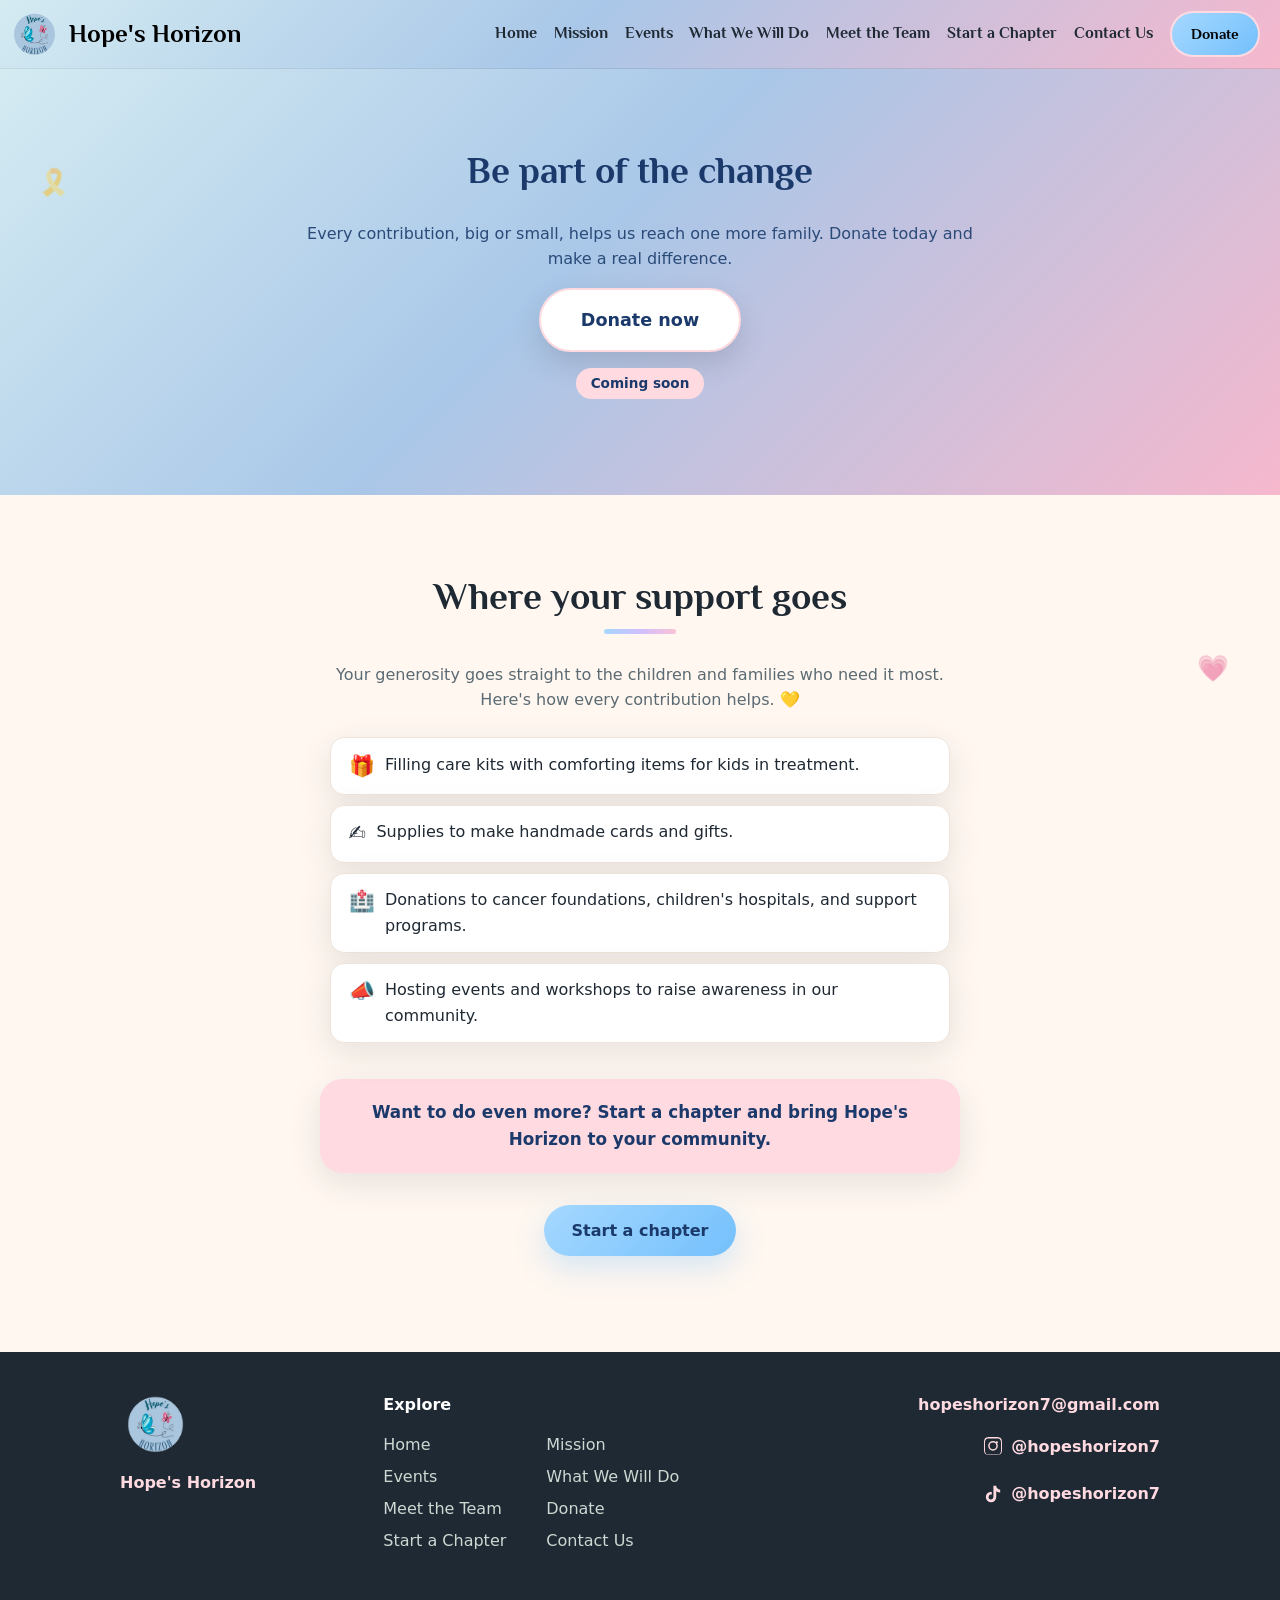
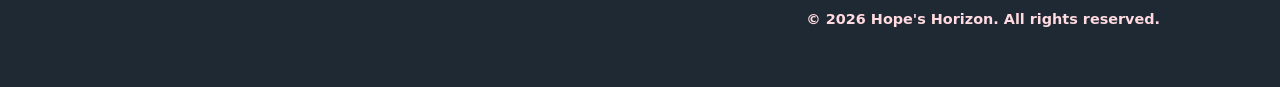
==== website/donate.html @ cdd02fbe "Add files via upload" ====
<!DOCTYPE html>
<html lang="en">
<head>
  <meta charset="UTF-8" />
  <meta name="viewport" content="width=device-width, initial-scale=1.0" />
  <title>Hope's Horizon | Donate</title>
  <meta name="description" content="Support Hope's Horizon and help bring comfort and hope to children affected by cancer." />

  <link rel="icon" type="image/png" href="images/favicon.png?v=3" />
  <link rel="preconnect" href="https://fonts.googleapis.com" />
  <link rel="preconnect" href="https://fonts.gstatic.com" crossorigin />
  <link href="https://fonts.googleapis.com/css2?family=Philosopher:wght@400;700&display=swap" rel="stylesheet" />
  <link rel="stylesheet" href="styles.css" />
</head>
<body class="page-grad pg-donate">
  <div id="loader" class="loader" aria-hidden="true">
    <img src="images/logo.png" alt="Hope's Horizon" class="loader-logo" />
  </div>

  <header class="site-header" id="top">
    <div class="container header-inner">
      <a href="index.html" class="logo" aria-label="Hope's Horizon home">
        <img class="logo-img" src="images/logo.png" alt="Hope's Horizon logo" />
        <span class="logo-text">Hope's&nbsp;Horizon</span>
      </a>
      <button class="nav-toggle" aria-label="Open menu" aria-expanded="false">
        <span></span><span></span><span></span>
      </button>
      <nav class="nav" id="nav">
        <a href="index.html">Home</a>
        <a href="mission.html">Mission</a>
        <a href="events.html">Events</a>
        <a href="what-we-will-do.html">What We Will Do</a>
        <a href="meet-the-team.html">Meet the Team</a>
        <a href="start-a-chapter.html">Start a Chapter</a>
        <a href="contact.html">Contact Us</a>
        <a href="donate.html" class="btn btn-small btn-donate active">Donate</a>
      </nav>
    </div>
  </header>

  <main>
    <!-- ===== Donate CTA ===== -->
    <section class="cta" id="donate">
      <div class="container narrow center">
        <h2>Be part of the change</h2>
        <p>
          Every contribution, big or small, helps us reach one more family.
          Donate today and make a real difference.
        </p>
        <!-- Replace # with your payment link (PayPal, Stripe, bank details, etc.) -->
        <a href="#" class="btn btn-large btn-donate">Donate now</a>
        <p class="fine"><span class="coming-soon">Coming soon</span></p>
      </div>
    </section>

    <!-- ===== Where your support goes ===== -->
    <section class="section" id="where">
      <div class="container">
        <h2 class="center">Where your support goes</h2>
        <p class="center muted page-intro">
          Your generosity goes straight to the children and families who need it
          most. Here's how every contribution helps. 💛
        </p>
        <ul class="feature-list">
          <li><span class="fi" aria-hidden="true">🎁</span> Filling care kits with comforting items for kids in treatment.</li>
          <li><span class="fi" aria-hidden="true">✍️</span> Supplies to make handmade cards and gifts.</li>
          <li><span class="fi" aria-hidden="true">🏥</span> Donations to cancer foundations, children's hospitals, and support programs.</li>
          <li><span class="fi" aria-hidden="true">📣</span> Hosting events and workshops to raise awareness in our community.</li>
        </ul>

        <p class="callout">Want to do even more? <strong>Start a chapter</strong> and bring Hope's Horizon to your community.</p>

        <p class="center" style="margin-top:2rem;">
          <a href="start-a-chapter.html" class="btn">Start a chapter</a>
        </p>
      </div>
    </section>
  </main>

  <footer class="site-footer">
    <div class="container footer-inner">
      <div class="footer-brand">
        <span class="logo">
          <img class="logo-img logo-img-footer" src="images/logo.png" alt="Hope's Horizon logo" />
        </span>
        <p class="footer-name">Hope's Horizon</p>
      </div>

      <nav class="footer-nav" aria-label="Footer navigation">
        <h4>Explore</h4>
        <a href="index.html">Home</a>
        <a href="mission.html">Mission</a>
        <a href="events.html">Events</a>
        <a href="what-we-will-do.html">What We Will Do</a>
        <a href="meet-the-team.html">Meet the Team</a>
        <a href="donate.html">Donate</a>
        <a href="start-a-chapter.html">Start a Chapter</a>
        <a href="contact.html">Contact Us</a>
      </nav>

      <div class="footer-contact">
        <p><a href="mailto:hopeshorizon7@gmail.com">hopeshorizon7@gmail.com</a></p>
        <p>
          <a class="social-link" href="https://instagram.com/hopeshorizon7" target="_blank" rel="noopener" aria-label="Hope's Horizon on Instagram">
            <svg class="social-icon" viewBox="0 0 24 24" width="22" height="22" fill="currentColor" aria-hidden="true">
              <path d="M12 2.16c3.2 0 3.58.01 4.85.07 1.17.05 1.8.25 2.23.41.56.22.96.48 1.38.9.42.42.68.82.9 1.38.16.42.36 1.06.41 2.23.06 1.27.07 1.65.07 4.85s-.01 3.58-.07 4.85c-.05 1.17-.25 1.8-.41 2.23-.22.56-.48.96-.9 1.38-.42.42-.82.68-1.38.9-.42.16-1.06.36-2.23.41-1.27.06-1.65.07-4.85.07s-3.58-.01-4.85-.07c-1.17-.05-1.8-.25-2.23-.41a3.72 3.72 0 0 1-1.38-.9 3.72 3.72 0 0 1-.9-1.38c-.16-.42-.36-1.06-.41-2.23C2.17 15.58 2.16 15.2 2.16 12s.01-3.58.07-4.85c.05-1.17.25-1.8.41-2.23.22-.56.48-.96.9-1.38.42-.42.82-.68 1.38-.9.42-.16 1.06-.36 2.23-.41C8.42 2.17 8.8 2.16 12 2.16zm0 1.62c-3.15 0-3.5.01-4.74.07-.94.04-1.45.2-1.79.33-.45.17-.77.38-1.11.72-.34.34-.55.66-.72 1.11-.13.34-.29.85-.33 1.79-.06 1.24-.07 1.59-.07 4.74s.01 3.5.07 4.74c.04.94.2 1.45.33 1.79.17.45.38.77.72 1.11.34.34.66.55 1.11.72.34.13.85.29 1.79.33 1.24.06 1.59.07 4.74.07s3.5-.01 4.74-.07c.94-.04 1.45-.2 1.79-.33.45-.17.77-.38 1.11-.72.34-.34.55-.66.72-1.11.13-.34.29-.85.33-1.79.06-1.24.07-1.59.07-4.74s-.01-3.5-.07-4.74c-.04-.94-.2-1.45-.33-1.79a2.98 2.98 0 0 0-.72-1.11 2.98 2.98 0 0 0-1.11-.72c-.34-.13-.85-.29-1.79-.33-1.24-.06-1.59-.07-4.74-.07zm0 2.76a5.3 5.3 0 1 1 0 10.6 5.3 5.3 0 0 1 0-10.6zm0 1.62a3.68 3.68 0 1 0 0 7.36 3.68 3.68 0 0 0 0-7.36zm5.5-.21a1.24 1.24 0 1 1-2.48 0 1.24 1.24 0 0 1 2.48 0z"/>
            </svg>
            <span>@hopeshorizon7</span>
          </a>
        </p>
        <p>
          <a class="social-link social-tiktok" href="https://www.tiktok.com/@hopeshorizon7" target="_blank" rel="noopener" aria-label="Hope's Horizon on TikTok">
            <svg class="social-icon" viewBox="0 0 24 24" width="22" height="22" fill="currentColor" aria-hidden="true">
              <path d="M16.6 5.82a4.28 4.28 0 0 1-1.05-2.82h-3.1v12.4a2.59 2.59 0 0 1-2.59 2.5 2.59 2.59 0 1 1 .79-5.05V9.69a5.7 5.7 0 0 0-.79-.06A5.69 5.69 0 1 0 15.55 15.3V9.01a7.34 7.34 0 0 0 4.28 1.37V7.28a4.28 4.28 0 0 1-3.23-1.46z"/>
            </svg>
            <span>@hopeshorizon7</span>
          </a>
        </p>
        <p class="muted small">© <span id="year">2026</span> Hope's Horizon. All rights reserved.</p>
      </div>
    </div>
  </footer>

  <script src="script.js"></script>
</body>
</html>
---- website/styles.css ----
/* ===== Design tokens ===== */
:root {
  /* Core brand */
  --brand:        #0ca678;   /* vivid teal-green */
  --brand-dark:   #087f5b;

  /* Vibrant accent palette */
  --c-coral:      #ff6b6b;
  --c-orange:     #ff922b;
  --c-yellow:     #ffd43b;
  --c-green:      #51cf66;
  --c-cyan:       #22b8cf;
  --c-blue:       #4dabf7;
  --c-purple:     #9775fa;
  --c-pink:       #f06595;

  --ink:          #1f2933;
  --muted:        #5b6b73;
  --bg:           #ffffff;
  --bg-alt:       #fff7f0;   /* warm off-white */
  --border:       #eee3da;
  --radius:       16px;
  --shadow:       0 10px 35px rgba(20, 40, 60, 0.10);
  --shadow-color: 0 12px 30px rgba(255, 107, 107, 0.25);
  --maxw:         1080px;
  --font:         system-ui, -apple-system, "Segoe UI", Roboto, Helvetica, Arial, sans-serif;

  /* Reusable gradients */
  --grad-warm:  linear-gradient(135deg, #ff6b6b, #ff922b);
  --grad-cool:  linear-gradient(135deg, #22b8cf, #4dabf7);
  --grad-fun:   linear-gradient(135deg, #9775fa, #f06595);
  --grad-brand: linear-gradient(135deg, #0ca678, #22b8cf);
  --grad-rainbow: linear-gradient(120deg, #ff6b6b, #ff922b, #ffd43b, #51cf66, #22b8cf, #9775fa);
}

/* ===== Loading screen ===== */
.loader {
  position: fixed; inset: 0; z-index: 1000;
  background: #d4ebf2;
  display: flex; align-items: center; justify-content: center;
  opacity: 1; transition: opacity .45s ease;
}
.loader.hidden { opacity: 0; pointer-events: none; }

/* ===== Cute decorative accents (ribbons, hearts, sparkles) ===== */
.decor { position: fixed; inset: 0; pointer-events: none; z-index: 5; overflow: hidden; }
.decor span {
  position: absolute;
  font-size: clamp(1.2rem, 2vw, 1.8rem);
  opacity: .45;
  animation: floaty 7s ease-in-out infinite;
  will-change: transform;
}
@keyframes floaty {
  0%, 100% { transform: translateY(0) rotate(-6deg); }
  50%      { transform: translateY(-14px) rotate(6deg); }
}
@media (max-width: 760px) { .decor { display: none; } }
.loader-logo {
  width: 150px; height: auto;
  animation: loaderPulse 1.1s ease-in-out infinite;
}
@keyframes loaderPulse {
  0%, 100% { transform: scale(1);    opacity: .85; }
  50%      { transform: scale(1.08); opacity: 1; }
}

/* ===== Reset / base ===== */
*, *::before, *::after { box-sizing: border-box; }
html { scroll-behavior: smooth; }
body {
  margin: 0;
  font-family: var(--font);
  color: var(--ink);
  background: var(--bg);
  line-height: 1.6;
  -webkit-font-smoothing: antialiased;
}
h1, h2, h3 { line-height: 1.2; margin: 0 0 .5em; font-family: 'Philosopher', 'Segoe UI', serif; }
h1 { font-size: clamp(2.2rem, 6vw, 3.6rem); letter-spacing: -.02em; }
h2 { font-size: clamp(1.6rem, 3.5vw, 2.3rem); margin-bottom: .75em; }
h3 { font-size: 1.2rem; }
p  { margin: 0 0 1rem; }
a  { color: var(--brand-dark); text-decoration: none; }
a:hover { text-decoration: underline; }
img { max-width: 100%; display: block; }

.container { width: 100%; max-width: var(--maxw); margin: 0 auto; padding: 0 1.25rem; }
.narrow { max-width: 720px; }
.center { text-align: center; }
.muted  { color: var(--muted); }
.small  { font-size: .9rem; }

/* Gradient text accent */
.accent {
  background: var(--grad-warm);
  -webkit-background-clip: text;
  background-clip: text;
  -webkit-text-fill-color: transparent;
  color: var(--c-coral); /* fallback */
}

/* Colorful underline under section headings */
.section h2.center, .cta h2, #mission h2 { position: relative; }
.section h2.center::after {
  content: "";
  display: block;
  width: 72px; height: 5px;
  margin: .6rem auto 0;
  border-radius: 999px;
  background: linear-gradient(90deg, #a5d8ff, #d0bfff, #fcc2d7);
}

/* ===== Buttons ===== */
.btn {
  display: inline-block;
  background: var(--grad-warm);
  color: #fff;
  padding: .8rem 1.7rem;
  border-radius: 999px;
  font-weight: 700;
  border: 0;
  box-shadow: var(--shadow-color);
  transition: transform .12s ease, box-shadow .2s ease, filter .2s ease;
}
.btn:hover { text-decoration: none; transform: translateY(-2px); filter: brightness(1.05); box-shadow: 0 16px 34px rgba(255,107,107,.35); }
.btn-ghost { background: #fff; color: var(--brand-dark); border: 2px solid var(--brand); box-shadow: none; }
.btn-ghost:hover { background: rgb(255,218,224); color: #1b3a6b; border-color: rgb(255,218,224); }
.btn-small { padding: .55rem 1.2rem; font-size: .95rem; box-shadow: none; }

/* Pink donate buttons */
.btn-donate, .cta .btn-donate {
  background: linear-gradient(135deg, #a5d8ff, #74c0fc);
  color: #1b3a6b;
  box-shadow: none;
  border: 2px solid rgb(255,218,224);
}
.btn-donate:hover, .cta .btn-donate:hover {
  background: linear-gradient(135deg, #8fcdff, #5bb0fa);
  color: #1b3a6b;
  filter: none;
}
.btn-large { padding: 1rem 2.5rem; font-size: 1.1rem; }

/* ===== Header ===== */
.site-header {
  position: sticky; top: 0; z-index: 50;
  background: linear-gradient(135deg, #d4ebf2 0%, #a9c7e8 45%, #f6b8cd 100%);
  backdrop-filter: blur(8px);
  border-bottom: 1px solid rgba(0,0,0,.08);
}
.header-inner { display: flex; align-items: center; justify-content: space-between; height: 68px; max-width: none; padding-left: .5rem; }
.logo { display: inline-flex; align-items: center; gap: .5rem; font-weight: 800; font-size: 1.15rem; color: var(--ink); }
.logo:hover { text-decoration: none; }
.logo-img { height: 48px; width: auto; display: block; }
.logo-img-footer { height: 64px; }
.logo-text { font-family: 'Philosopher', 'Segoe UI', serif; font-weight: 700; font-size: 1.55rem; color: #000; }
.logo-mark {
  font-size: 1.3rem;
  background: var(--grad-fun);
  -webkit-background-clip: text;
  background-clip: text;
  -webkit-text-fill-color: transparent;
  color: var(--c-pink);
}
.nav { display: flex; align-items: center; gap: 1.05rem; }
.nav a { color: var(--ink); font-weight: 700; font-family: 'Philosopher', 'Segoe UI', serif; }
.nav a:hover { color: rgb(255,218,224); text-decoration: none; }
.nav a.active { color: rgb(255,218,224); font-weight: 700; }
.nav a.btn.active { color: #1b3a6b; } /* keep donate button text readable */
.nav a.btn { color: #fff; }
.nav a.btn.btn-donate { color: #000; font-weight: 700; }

.nav-toggle { display: none; flex-direction: column; gap: 5px; background: none; border: 0; cursor: pointer; padding: 8px; }
.nav-toggle span { width: 24px; height: 2px; background: var(--ink); border-radius: 2px; transition: .2s; }

/* ===== Hero ===== */
.hero {
  position: relative;
  overflow: hidden;
  color: #fff;
  background:
    url("images/community.svg") bottom center / min(1200px, 130%) auto no-repeat,
    linear-gradient(135deg, #845ef7 0%, #5c7cfa 30%, #22b8cf 65%, #0ca678 100%);
  padding: clamp(3.5rem, 9vw, 6.5rem) 0;
}
/* soft glow blobs for extra color depth */
.hero::before, .hero::after {
  content: "";
  position: absolute;
  width: 420px; height: 420px;
  border-radius: 50%;
  filter: blur(40px);
  opacity: .45;
  pointer-events: none;
}
.hero::before { background: var(--c-pink);   top: -120px; right: -80px; }
.hero::after  { background: var(--c-yellow); bottom: -160px; left: -100px; opacity: .35; }
.hero-inner { position: relative; z-index: 1; max-width: 760px; }
.hero-grid {
  max-width: 920px;
  display: grid;
  grid-template-columns: auto 1fr;
  gap: 2.5rem;
  align-items: center;
}
.hero-logo {
  display: flex; flex-direction: column; align-items: center; gap: .7rem;
  transform: translateX(-1in);
}
.hero-logo-name {
  margin: 0;
  font-family: 'Philosopher', 'Segoe UI', serif;
  font-weight: 700; font-size: 1.6rem; color: #fff;
}
.hero-logo-box {
  width: 230px; height: 230px; flex-shrink: 0;
  display: flex; align-items: center; justify-content: center;
  border: 4px solid rgb(255,218,224);
  border-radius: 50%;
  overflow: hidden;
}
.hero-logo-box img { height: 100%; width: auto; max-width: none; }
@media (max-width: 680px) {
  .hero-grid { grid-template-columns: 1fr; justify-items: center; text-align: center; }
  .hero-logo { transform: none; }
  .hero-logo-box { width: 170px; height: 170px; }
  .hero-text .hero-actions { justify-content: center; }
}
.hero h1 { color: #fff; font-family: 'Philosopher', 'Segoe UI', serif; }
.hero .accent { -webkit-text-fill-color: rgb(255,218,224); color: rgb(255,218,224); background: none; }
.eyebrow {
  display: inline-block;
  text-transform: uppercase; letter-spacing: .12em; font-size: .78rem; font-weight: 700;
  color: #1b3a6b;
  background: rgb(255,218,224);
  padding: .35rem .9rem; border-radius: 999px;
  margin-bottom: 1.1rem;
}
.lead { font-size: 1.2rem; color: rgba(255,255,255,.92); max-width: 600px; }
.hero-actions { display: flex; gap: 1rem; flex-wrap: wrap; margin-top: 1.75rem; }
.hero .btn-ghost { background: rgba(255,255,255,.12); color: #fff; border-color: rgb(255,218,224); }
.hero .btn-ghost:hover { background: rgb(255,218,224); color: #1b3a6b; border-color: rgb(255,218,224); }

/* ===== Sections ===== */
.section { padding: clamp(3rem, 7vw, 5rem) 0; }
.section.alt { background: var(--bg-alt); }
/* keep section tops clear of the sticky header when jumping via nav links */
section[id] { scroll-margin-top: 80px; }
#mission { background: #fff; }
#work { background: linear-gradient(135deg, #d4ebf2 0%, #a9c7e8 45%, #f6b8cd 100%); }

/* ===== Per-page backgrounds (home page is left unchanged) ===== */
.page-grad { background: var(--bg-alt); }
/* let the cream page background show through the content sections */
.page-grad #mission,
.page-grad #work,
.page-grad .section.alt { background: transparent; }
.mission-grid {
  display: grid;
  grid-template-columns: 1fr 1fr;
  gap: 2.5rem;
  align-items: center;
}
.mission-img {
  width: 100%; height: auto;
  border-radius: var(--radius);
  border: 4px solid rgb(255,218,224);
  box-shadow: var(--shadow);
}
.mission-text h2::after {
  content: ""; display: block;
  width: 72px; height: 5px; margin: .6rem 0 0;
  border-radius: 999px; background: linear-gradient(90deg, #a5d8ff, #d0bfff, #fcc2d7);
}
@media (max-width: 760px) {
  .mission-grid { grid-template-columns: 1fr; gap: 1.5rem; }
}

/* ===== Cards ===== */
.cards { display: grid; grid-template-columns: repeat(auto-fit, minmax(240px, 1fr)); gap: 1.5rem; margin-top: 2.5rem; }
.card {
  position: relative;
  background: var(--bg); border: 1px solid var(--border); border-radius: var(--radius);
  padding: 2rem 1.75rem; box-shadow: var(--shadow);
  overflow: hidden;
  transition: transform .15s ease, box-shadow .2s ease;
}
.card:hover { transform: translateY(-6px); box-shadow: 0 18px 40px rgba(20,40,60,.14); }
/* colored top stripe per card */
.card::before { content: ""; position: absolute; top: 0; left: 0; right: 0; height: 6px; }
.card:nth-child(1)::before { background: var(--grad-warm); }
.card:nth-child(2)::before { background: var(--grad-cool); }
.card:nth-child(3)::before { background: var(--grad-fun); }
/* Start a Chapter step cards: one continuous blue -> purple -> pink gradient
   spanning all three bars (left blue, middle purple, right pink, blended) */
#chapter .card::before {
  background-image: linear-gradient(90deg, #a5d8ff, #d0bfff, #fcc2d7);
  background-size: 300% 100%;
}
#chapter .card:nth-child(1)::before { background-position: left center; }
#chapter .card:nth-child(2)::before { background-position: center center; }
#chapter .card:nth-child(3)::before { background-position: right center; }
/* What We Will Do cards: same blended blue -> purple -> pink gradient */
#work .card::before {
  background-image: linear-gradient(90deg, #a5d8ff, #d0bfff, #fcc2d7);
  background-size: 300% 100%;
}
#work .card:nth-child(1)::before { background-position: left center; }
#work .card:nth-child(2)::before { background-position: center center; }
#work .card:nth-child(3)::before { background-position: right center; }
/* Start a Chapter reason cards: same blended gradient */
#start-chapter .card::before {
  background-image: linear-gradient(90deg, #a5d8ff, #d0bfff, #fcc2d7);
  background-size: 300% 100%;
}
#start-chapter .card:nth-child(1)::before { background-position: left center; }
#start-chapter .card:nth-child(2)::before { background-position: center center; }
#start-chapter .card:nth-child(3)::before { background-position: right center; }
/* Light blue "Start a chapter" and "Get directions" buttons */
#start-chapter .btn,
#where .btn,
.event-actions .btn:not(.btn-ghost) {
  background: linear-gradient(135deg, #a5d8ff, #74c0fc);
  color: #1b3a6b;
  box-shadow: 0 12px 30px rgba(116,192,252,.3);
}
.card-icon {
  display: inline-flex; align-items: center; justify-content: center;
  width: 64px; height: 64px; border-radius: 18px;
  font-size: 2rem; margin-bottom: 1rem;
}
.card:nth-child(1) .card-icon { background: #fff0f0; }
.card:nth-child(2) .card-icon { background: #e7f9fb; }
.card:nth-child(3) .card-icon { background: #f5f0ff; }
.card p { color: var(--muted); margin: 0; }
.card.linkcard { display: block; text-decoration: none; color: inherit; }
.card.linkcard:hover { text-decoration: none; }
.card.linkcard h3 { color: var(--ink); }

/* ===== Stats ===== */
.stats { display: grid; grid-template-columns: repeat(auto-fit, minmax(150px, 1fr)); gap: 1.25rem; margin-top: 2.5rem; text-align: center; }
.stat {
  padding: 1.5rem 1rem;
  border-radius: var(--radius);
  color: #fff;
}
.stat:nth-child(1) { background: var(--grad-warm); }
.stat:nth-child(2) { background: var(--grad-cool); }
.stat:nth-child(3) { background: var(--grad-fun); }
.stat:nth-child(4) { background: var(--grad-brand); }
.stat-num { display: block; font-size: clamp(1.8rem, 4vw, 2.6rem); font-weight: 800; color: #fff; }
.stat-label { color: rgba(255,255,255,.92); font-weight: 600; }

/* ===== CTA ===== */
.cta {
  position: relative; overflow: hidden;
  background: linear-gradient(135deg, #d4ebf2 0%, #a9c7e8 45%, #f6b8cd 100%);
  color: #1b3a6b; padding: clamp(3rem, 7vw, 5rem) 0;
}
.cta h2 { color: #1b3a6b; }
.cta p { color: #2a4a78; }
.cta .btn { background: #fff; color: #1b3a6b; box-shadow: 0 12px 30px rgba(0,0,0,.12); }
.cta .btn:hover { background: #fff; color: #11264a; }
.fine { font-size: .85rem; color: #3a5a88; margin-top: 1rem; }
.coming-soon {
  display: inline-block;
  background: rgb(255,218,224);
  color: #1b3a6b;
  font-weight: 800;
  padding: .3rem .9rem;
  border-radius: 999px;
}

/* ===== Meet the Team ===== */
.team-grid {
  display: grid;
  grid-template-columns: repeat(3, 1fr);
  gap: 1.5rem;
  margin-top: 2.5rem;
}
@media (max-width: 760px) { .team-grid { grid-template-columns: repeat(2, 1fr); } }
@media (max-width: 480px) { .team-grid { grid-template-columns: 1fr; } }
.team-card {
  background: #fff; border: 1px solid var(--border); border-radius: var(--radius);
  padding: 2rem 1.5rem; box-shadow: var(--shadow); text-align: center;
}
.team-photo {
  width: 96px; height: 96px; margin: 0 auto 1rem;
  border-radius: 50%;
  background: #d4ebf2;
  display: flex; align-items: center; justify-content: center;
  font-size: 2.4rem;
}
/* Pastel rainbow circles, in order */
.team-grid .team-card:nth-child(1) .team-photo { background: rgb(243, 207, 198); }
.team-grid .team-card:nth-child(2) .team-photo { background: rgb(250, 200, 152); }
.team-grid .team-card:nth-child(3) .team-photo { background: rgb(255, 250, 160); }
.team-grid .team-card:nth-child(4) .team-photo { background: rgb(175, 225, 175); }
.team-grid .team-card:nth-child(5) .team-photo { background: #D3EEFF; }
.team-grid .team-card:nth-child(6) .team-photo { background: rgb(204, 204, 255); }
.team-card h3 { margin-bottom: .15rem; }
.team-role { color: var(--brand-dark); font-weight: 600; margin-bottom: .6rem; }
.team-card p { color: var(--muted); }
.team-card .team-role { color: var(--brand-dark); }

/* ===== Callout (cute highlighted note) ===== */
.callout {
  max-width: 640px; margin: 2.25rem auto 0;
  background: rgb(255,218,224); color: #1b3a6b;
  border-radius: 22px; padding: 1.25rem 1.6rem;
  text-align: center; font-weight: 600; font-size: 1.05rem;
  box-shadow: var(--shadow);
}
/* Meet the Team callout: blue -> pink gradient */
#team .callout { background: linear-gradient(135deg, #a5d8ff, #fcc2d7); color: #1b3a6b; }
/* Event callout: blue -> pink gradient */
#event .callout { background: linear-gradient(135deg, #a5d8ff, #fcc2d7); color: #1b3a6b; }
/* Mission callout: blue -> pink gradient */
#mission .callout { background: linear-gradient(135deg, #a5d8ff, #fcc2d7); color: #1b3a6b; }
/* What We Will Do callout: blue -> pink gradient */
#work .callout { background: linear-gradient(135deg, #a5d8ff, #fcc2d7); color: #1b3a6b; }

.page-intro { max-width: 640px; margin: 0 auto; }
.feature-list { max-width: 620px; margin: 1.5rem auto 0; display: grid; gap: .6rem; padding: 0; list-style: none; }
.feature-list li {
  background: #fff; border: 1px solid var(--border); border-radius: 14px;
  padding: .85rem 1.1rem; display: flex; gap: .65rem; align-items: flex-start;
  box-shadow: var(--shadow);
}
.feature-list li span.fi { font-size: 1.3rem; line-height: 1.4; }

/* ===== Contact form ===== */
.contact-bubble {
  max-width: 560px; margin: 2.5rem auto 0;
  background: #fff; border: 1px solid var(--border);
  border-radius: 28px; padding: clamp(1.5rem, 4vw, 2.5rem);
  box-shadow: var(--shadow);
}
.contact-form { display: grid; gap: 1rem; }
.contact-form label { display: grid; gap: .35rem; font-weight: 600; color: #1b3a6b; }
.contact-form input,
.contact-form textarea {
  font: inherit; color: var(--ink);
  padding: .7rem .9rem;
  border: 1.5px solid var(--border); border-radius: 12px;
  background: #fff; width: 100%;
}
.contact-form input:focus,
.contact-form textarea:focus {
  outline: none; border-color: #4dabf7;
  box-shadow: 0 0 0 3px rgba(77,171,247,.2);
}
.contact-form textarea { resize: vertical; }
.contact-form button { justify-self: start; cursor: pointer; }
#contact .contact-form button {
  background: linear-gradient(135deg, #4dabf7, #9775fa);
  color: #fff;
  box-shadow: 0 12px 30px rgba(135,117,250,.3);
}
.contact-or { text-align: center; color: var(--muted); font-weight: 600; margin: 1.25rem 0 .75rem; }
.contact-bubble { text-align: center; }
.contact-form { text-align: left; }
.contact-alt { margin: .5rem 0; color: var(--muted); }
.contact-alt a { color: #1b3a6b; font-weight: 700; text-decoration: underline; }
.contact-alt a:hover { color: #e89ab8; }

/* ===== Calendar ===== */
.calendar {
  max-width: 380px; margin: 2rem auto 0;
  background: #fff; border: 1px solid var(--border); border-radius: var(--radius);
  box-shadow: var(--shadow); padding: 1.25rem;
}
.cal-header { text-align: center; font-weight: 800; color: #1b3a6b; font-size: 1.2rem; margin-bottom: .75rem; }
.cal-grid { display: grid; grid-template-columns: repeat(7, 1fr); gap: .25rem; }
.cal-dow { text-align: center; font-size: .7rem; font-weight: 700; color: var(--muted); text-transform: uppercase; padding: .25rem 0; }
.cal-day { text-align: center; padding: .5rem 0; border-radius: 8px; font-size: .9rem; }
.cal-day.cal-event { background: rgb(255,218,224); color: #1b3a6b; font-weight: 800; }
.cal-note { text-align: center; margin: 1rem 0 0; font-weight: 600; color: #1b3a6b; }

/* ===== Upcoming Event ===== */
.section-eyebrow {
  text-transform: uppercase; letter-spacing: .12em; font-weight: 700;
  font-size: .8rem; color: #1b3a6b; margin: 0 0 .3rem;
}
.event-card {
  display: flex; align-items: stretch;
  max-width: 860px; margin: 2.5rem auto 0;
  background: #fff; border: 1px solid var(--border); border-radius: var(--radius);
  box-shadow: var(--shadow); overflow: hidden;
}
.event-date {
  flex: 0 0 140px;
  display: flex; flex-direction: column; align-items: center; justify-content: center;
  background: var(--grad-cool); color: #fff; text-align: center;
}
.event-month { text-transform: uppercase; letter-spacing: .1em; font-weight: 700; font-size: 1.1rem; }
.event-day { font-size: 3.4rem; font-weight: 800; line-height: 1; }
.event-body { padding: 1.9rem; }
.event-body h3 { font-size: 1.45rem; margin-bottom: .2rem; }
.event-host { color: var(--muted); margin-bottom: 1rem; }
.event-host a { color: var(--brand-dark); text-decoration: underline; }
.event-host a:hover { color: #e89ab8; }
.event-host strong { color: var(--brand-dark); }
.event-meta { list-style: none; padding: 0; margin: 0 0 1.1rem; display: grid; gap: .45rem; }
.event-meta li { display: flex; gap: .55rem; align-items: center; font-weight: 500; }
.event-actions { display: flex; gap: .75rem; flex-wrap: wrap; margin-top: 1.25rem; }

@media (max-width: 640px) {
  .event-card { flex-direction: column; }
  .event-date { flex-basis: auto; flex-direction: row; gap: .6rem; padding: 1rem; }
  .event-day { font-size: 2rem; }
}

/* Event flyer image */
.event-flyer { max-width: 480px; margin: 2.5rem auto 0; text-align: center; }
.event-flyer img {
  width: 100%; height: auto; border-radius: var(--radius);
  border: 1px solid var(--border); box-shadow: var(--shadow);
  transition: transform .15s ease, box-shadow .2s ease;
}
.event-flyer a:hover img { transform: translateY(-4px); box-shadow: 0 18px 40px rgba(20,40,60,.18); }
.event-flyer figcaption { margin-top: .6rem; }

/* ===== Footer ===== */
.site-footer { background: var(--ink); color: #cdd8d3; padding: 2.5rem 0; }
.footer-inner { display: flex; flex-wrap: wrap; gap: 1.5rem; justify-content: space-between; align-items: flex-start; }
.site-footer .logo { color: #fff; }
.footer-name { color: rgb(255,218,224); font-weight: 800; margin-top: .4rem; }
.site-footer a { color: rgb(255,218,224); }
.footer-contact .muted { color: rgb(255,218,224); }
.footer-nav { display: grid; grid-template-columns: repeat(2, auto); gap: .4rem 2.5rem; align-content: start; }
.footer-nav h4 { grid-column: 1 / -1; color: #fff; margin: 0 0 .5rem; font-size: 1rem; }
.footer-nav a { color: #cdd8d3; font-weight: 500; }
.footer-nav a:hover { color: rgb(255,218,224); text-decoration: none; }

.footer-contact { text-align: right; }
.footer-contact, .footer-contact a, .footer-contact .muted { font-weight: 700; }
.footer-contact .small { margin-top: 1in; }
.social-link {
  display: inline-flex; align-items: center; gap: .45rem;
  color: rgb(255,218,224); font-weight: 600;
}
.social-link:hover { color: #fff; text-decoration: none; }
.social-icon { flex: 0 0 auto; }
@media (max-width: 600px) {
  .footer-contact { text-align: left; }
  .social-link { justify-content: flex-start; }
}

/* ===== Mobile nav ===== */
@media (max-width: 760px) {
  .nav-toggle { display: flex; }
  .nav {
    position: absolute; top: 68px; left: 0; right: 0;
    flex-direction: column; align-items: stretch; gap: 0;
    background: var(--bg); border-bottom: 1px solid var(--border);
    padding: .5rem 1.25rem 1rem;
    display: none;
  }
  .nav.open { display: flex; }
  .nav a { padding: .75rem 0; border-bottom: 1px solid var(--border); }
  .nav a.btn { text-align: center; margin-top: .75rem; }
}
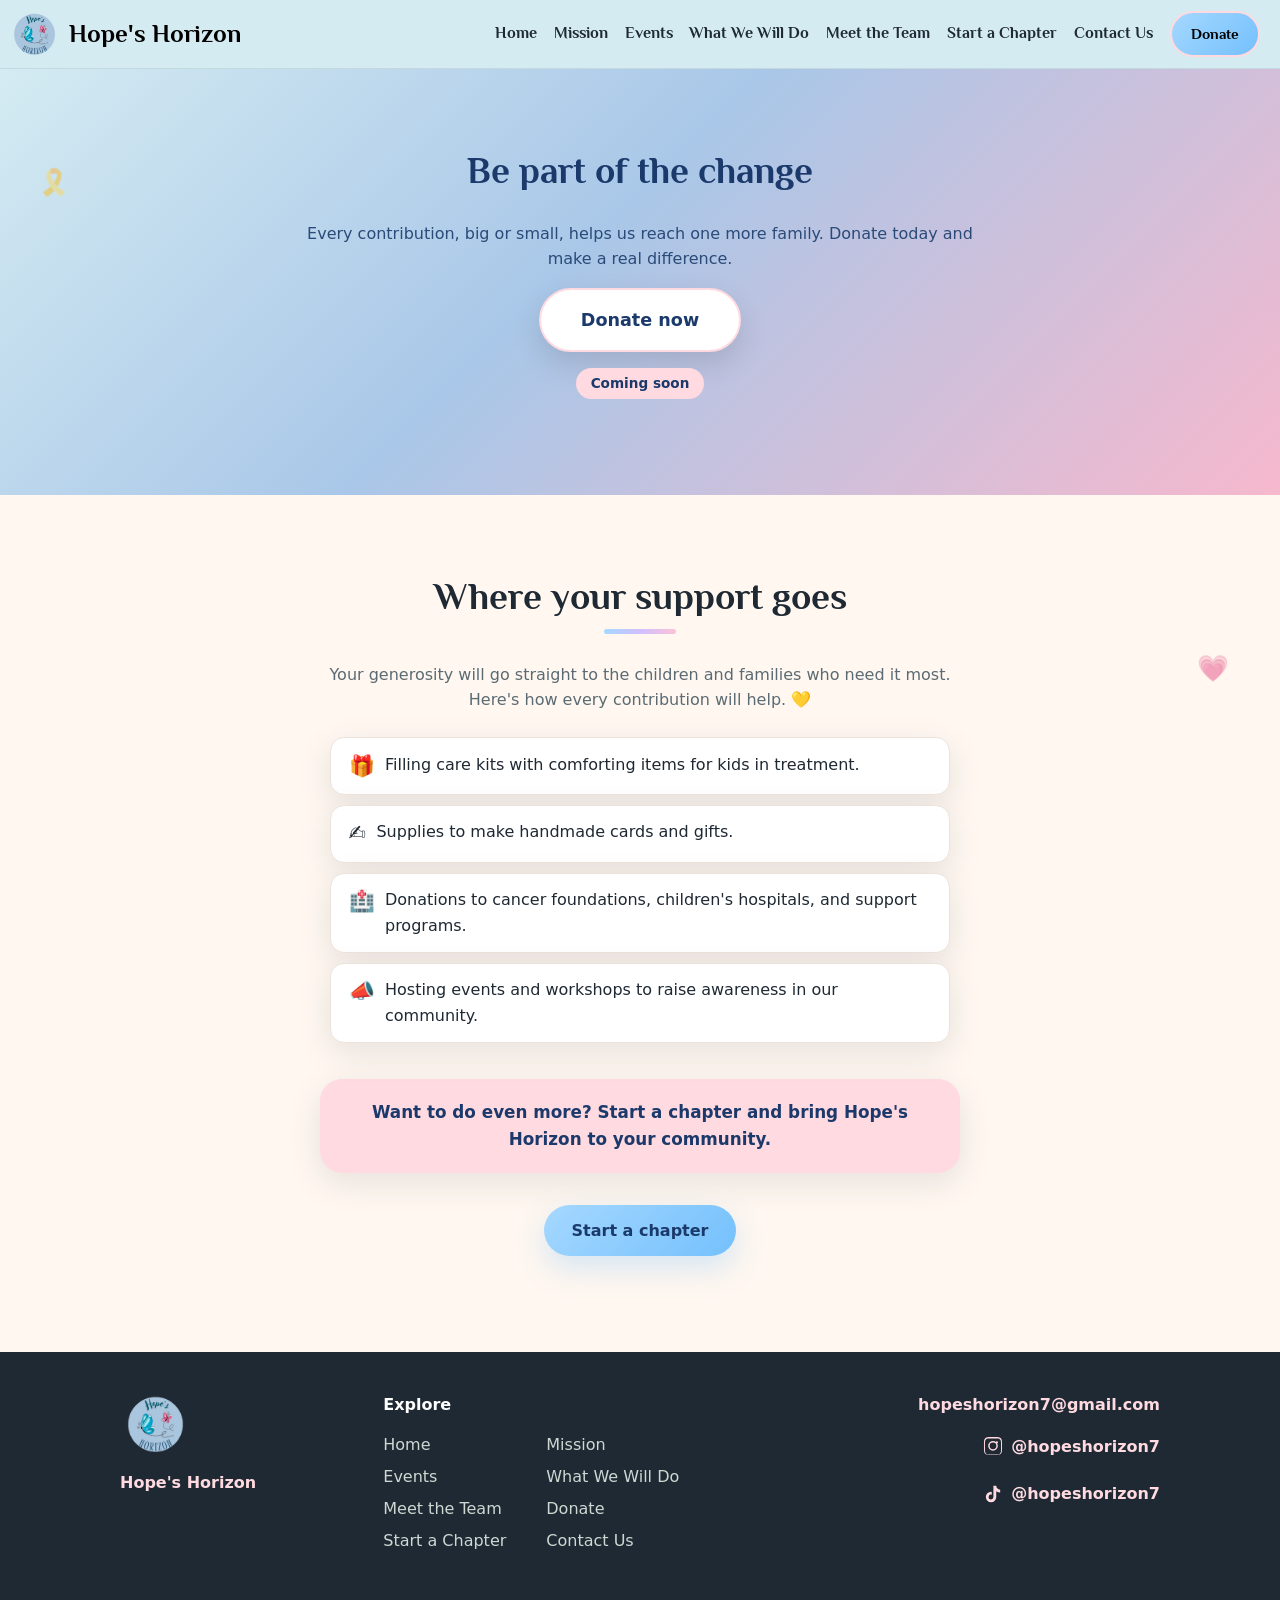
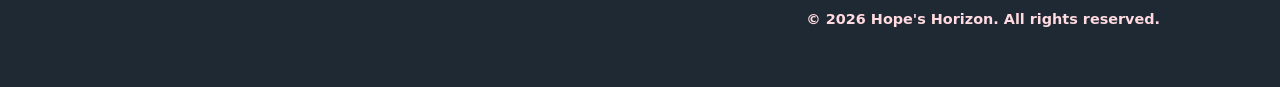
==== commit a8197991: "Add files via upload" ====
--- a/website/donate.html
+++ b/website/donate.html
@@ -59,8 +59,8 @@
       <div class="container">
         <h2 class="center">Where your support goes</h2>
         <p class="center muted page-intro">
-          Your generosity goes straight to the children and families who need it
-          most. Here's how every contribution helps. 💛
+          Your generosity will go straight to the children and families who need it
+          most. Here's how every contribution will help. 💛
         </p>
         <ul class="feature-list">
           <li><span class="fi" aria-hidden="true">🎁</span> Filling care kits with comforting items for kids in treatment.</li>
--- a/website/styles.css
+++ b/website/styles.css
@@ -145,7 +145,7 @@
 /* ===== Header ===== */
 .site-header {
   position: sticky; top: 0; z-index: 50;
-  background: linear-gradient(135deg, #d4ebf2 0%, #a9c7e8 45%, #f6b8cd 100%);
+  background: #d4ebf2;
   backdrop-filter: blur(8px);
   border-bottom: 1px solid rgba(0,0,0,.08);
 }
@@ -265,7 +265,7 @@
 .mission-img {
   width: 100%; height: auto;
   border-radius: var(--radius);
-  border: 4px solid rgb(255,218,224);
+  border: 4px solid #a5d8ff;
   box-shadow: var(--shadow);
 }
 .mission-text h2::after {
@@ -383,14 +383,14 @@
 @media (max-width: 480px) { .team-grid { grid-template-columns: 1fr; } }
 .team-card {
   background: #fff; border: 1px solid var(--border); border-radius: var(--radius);
-  padding: 2rem 1.5rem; box-shadow: var(--shadow); text-align: center;
+  padding: 1.35rem 1.15rem; box-shadow: var(--shadow); text-align: center;
 }
 .team-photo {
-  width: 96px; height: 96px; margin: 0 auto 1rem;
+  width: 76px; height: 76px; margin: 0 auto .75rem;
   border-radius: 50%;
   background: #d4ebf2;
   display: flex; align-items: center; justify-content: center;
-  font-size: 2.4rem;
+  font-size: 1.9rem;
 }
 /* Pastel rainbow circles, in order */
 .team-grid .team-card:nth-child(1) .team-photo { background: rgb(243, 207, 198); }
@@ -399,9 +399,9 @@
 .team-grid .team-card:nth-child(4) .team-photo { background: rgb(175, 225, 175); }
 .team-grid .team-card:nth-child(5) .team-photo { background: #D3EEFF; }
 .team-grid .team-card:nth-child(6) .team-photo { background: rgb(204, 204, 255); }
-.team-card h3 { margin-bottom: .15rem; }
-.team-role { color: var(--brand-dark); font-weight: 600; margin-bottom: .6rem; }
-.team-card p { color: var(--muted); }
+.team-card h3 { margin-bottom: .15rem; font-size: 1.05rem; }
+.team-role { color: var(--brand-dark); font-weight: 600; margin-bottom: .6rem; font-size: .85rem; }
+.team-card p { color: var(--muted); font-size: .82rem; line-height: 1.5; }
 .team-card .team-role { color: var(--brand-dark); }
 
 /* ===== Callout (cute highlighted note) ===== */
